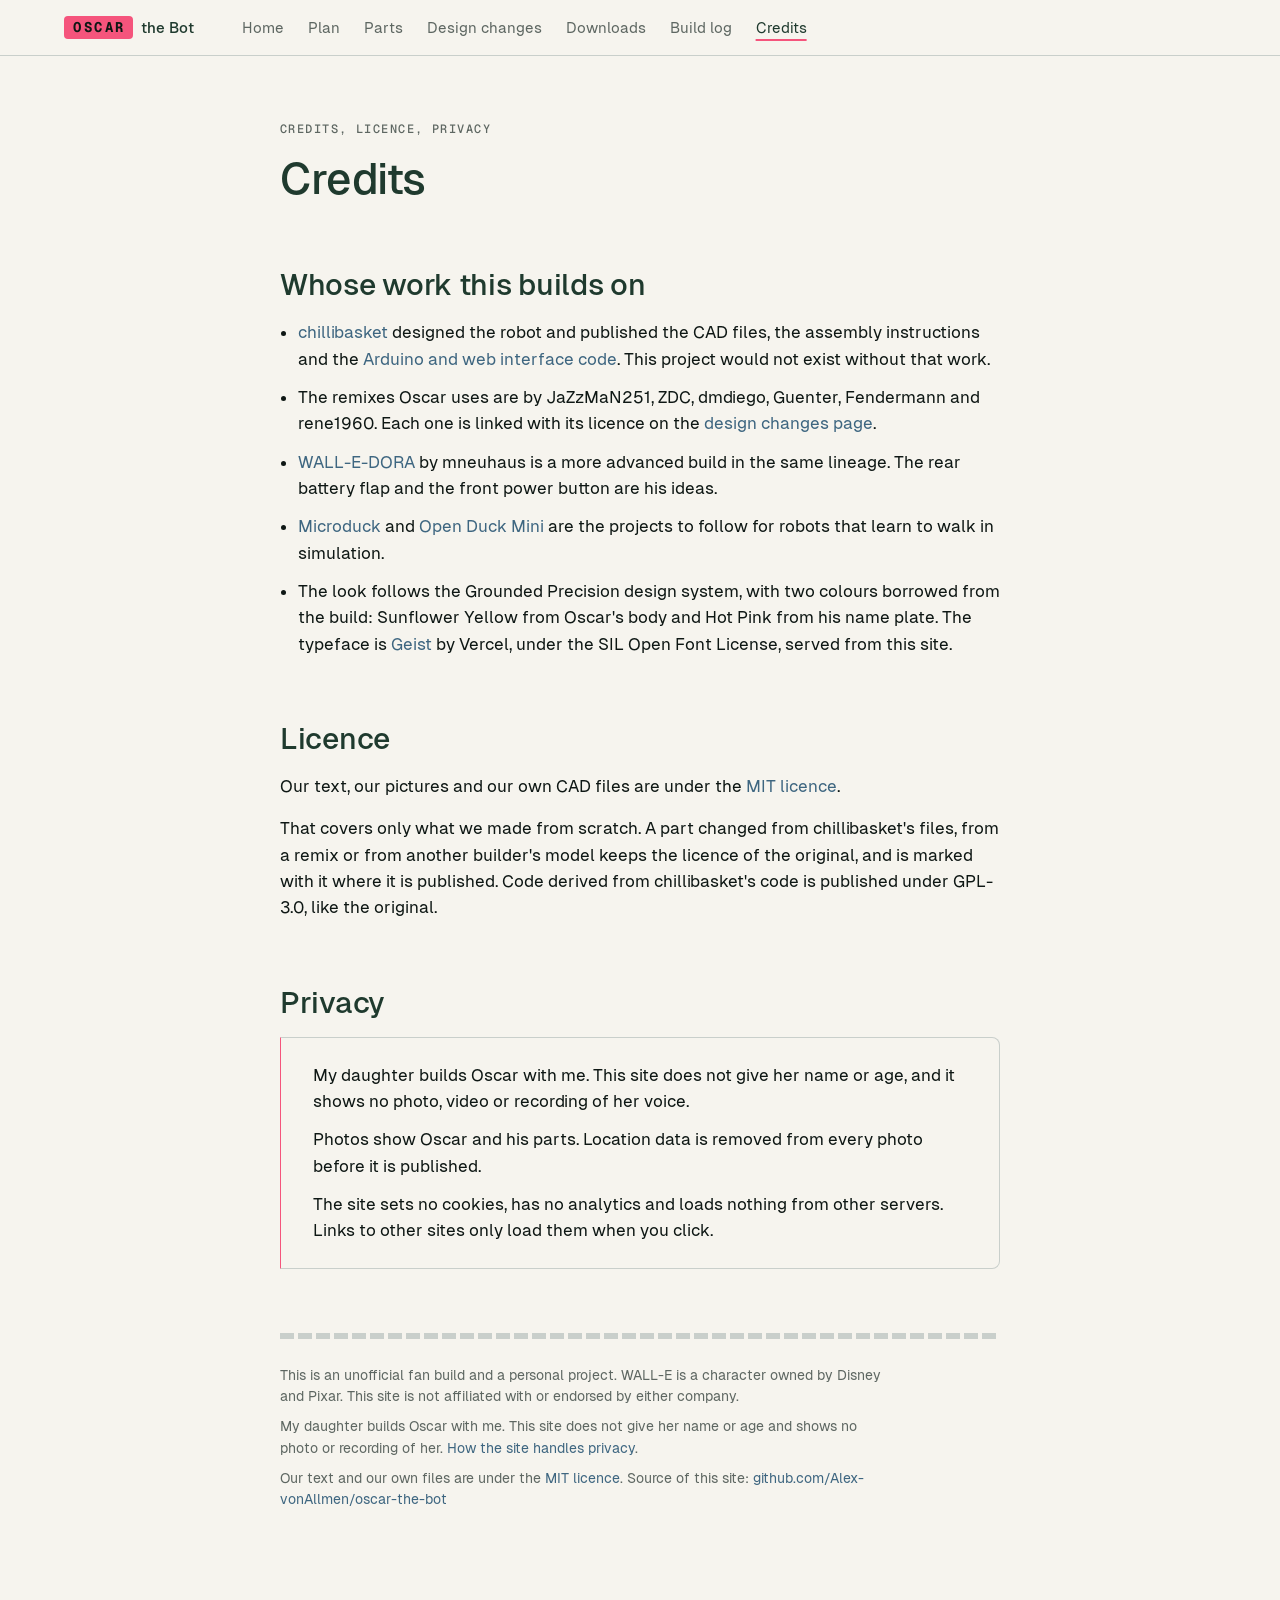
==== site/credits.html @ 3587abf3 "Multi-page site: plan, parts, design changes, downloads, build log, credits - Split the single page " ====
<!DOCTYPE html>
<html lang="en">
<head>
<meta charset="utf-8">
<meta name="viewport" content="width=device-width, initial-scale=1">
<title>Credits | Oscar the Bot</title>
<meta name="description" content="Credits, licence and privacy for the Oscar build site.">
<link rel="preload" href="assets/fonts/geist-sans-latin-400-normal.woff2" as="font" type="font/woff2" crossorigin>
<link rel="icon" href="data:,">
<link rel="stylesheet" href="assets/site.css">
</head>
<body>
<a class="skip" href="#content">Skip to content</a>
<header class="site-head">
  <div class="inner">
    <a class="site-name" href="index.html"><span class="plate">OSCAR</span> the Bot</a>
    <nav class="site-nav" aria-label="Site">
      <ul>
      <li><a href="index.html">Home</a></li>
      <li><a href="plan.html">Plan</a></li>
      <li><a href="parts.html">Parts</a></li>
      <li><a href="design.html">Design changes</a></li>
      <li><a href="downloads.html">Downloads</a></li>
      <li><a href="log.html">Build log</a></li>
      <li><a href="credits.html" aria-current="page">Credits</a></li>
      </ul>
    </nav>
  </div>
</header>
<div class="page">
<main id="content">
<header>
  <p class="eyebrow">Credits, licence, privacy</p>
  <h1>Credits</h1>
</header>

<section id="credits">
  <h2>Whose work this builds on</h2>
  <ul class="plain">
    <li><a href="https://wired.chillibasket.com/3d-printed-wall-e/">chillibasket</a> designed the robot and published the CAD files, the assembly instructions and the <a href="https://github.com/chillibasket/walle-replica">Arduino and web interface code</a>. This project would not exist without that work.</li>
    <li>The remixes Oscar uses are by JaZzMaN251, ZDC, dmdiego, Guenter, Fendermann and rene1960. Each one is linked with its licence on the <a href="design.html#remixes">design changes page</a>.</li>
    <li><a href="https://mneuhaus.github.io/wall-e-dora">WALL-E-DORA</a> by mneuhaus is a more advanced build in the same lineage. The rear battery flap and the front power button are his ideas.</li>
    <li><a href="https://pollen-robotics.com/microduck/">Microduck</a> and <a href="https://github.com/apirrone/Open_Duck_Mini">Open Duck Mini</a> are the projects to follow for robots that learn to walk in simulation.</li>
    <li>The look follows the Grounded Precision design system, with two colours borrowed from the build: Sunflower Yellow from Oscar's body and Hot Pink from his name plate. The typeface is <a href="https://vercel.com/font">Geist</a> by Vercel, under the SIL Open Font License, served from this site.</li>
  </ul>
</section>

<section id="licence">
  <h2>Licence</h2>
  <p>Our text, our pictures and our own CAD files are under the <a href="https://github.com/Alex-vonAllmen/oscar-the-bot/blob/main/LICENSE">MIT licence</a>.</p>
  <p>That covers only what we made from scratch. A part changed from chillibasket's files, from a remix or from another builder's model keeps the licence of the original, and is marked with it where it is published. Code derived from chillibasket's code is published under GPL-3.0, like the original.</p>
</section>

<section id="privacy">
  <h2>Privacy</h2>
  <div class="privacy">
    <p>My daughter builds Oscar with me. This site does not give her name or age, and it shows no photo, video or recording of her voice.</p>
    <p>Photos show Oscar and his parts. Location data is removed from every photo before it is published.</p>
    <p>The site sets no cookies, has no analytics and loads nothing from other servers. Links to other sites only load them when you click.</p>
  </div>
</section>
</main>
<footer>
  <p>This is an unofficial fan build and a personal project. WALL-E is a character owned by Disney and Pixar. This site is not affiliated with or endorsed by either company.</p>
  <p>My daughter builds Oscar with me. This site does not give her name or age and shows no photo or recording of her. <a href="credits.html#privacy">How the site handles privacy</a>.</p>
  <p>Our text and our own files are under the <a href="credits.html#licence">MIT licence</a>. Source of this site: <a href="https://github.com/Alex-vonAllmen/oscar-the-bot">github.com/Alex-vonAllmen/oscar-the-bot</a></p>
</footer>
</div>
</body>
</html>
---- site/assets/site.css ----
/* Oscar the Bot: shared styles for every page.
   Base: the Grounded Precision design system (Alpine & Ocean palette, Geist, 4px spacing,
   hairlines instead of shadows, radii 0/4/8, quiet motion).
   Wall-E touches: two filament colours from the build. Sunflower Yellow (#FEC600, Oscar's body)
   fills the charge meter and marks the mission in progress. Hot Pink (#F5547C, her name plate)
   marks the name plate and everything that is her part. Nothing else gets new hues.
   Fonts are served from this site, never from a third party. */

@font-face { font-family: "Geist"; font-style: normal; font-display: swap; font-weight: 400; src: url("fonts/geist-sans-latin-400-normal.woff2") format("woff2"); }
@font-face { font-family: "Geist"; font-style: normal; font-display: swap; font-weight: 500; src: url("fonts/geist-sans-latin-500-normal.woff2") format("woff2"); }
@font-face { font-family: "Geist"; font-style: normal; font-display: swap; font-weight: 600; src: url("fonts/geist-sans-latin-600-normal.woff2") format("woff2"); }
@font-face { font-family: "Geist Mono"; font-style: normal; font-display: swap; font-weight: 400; src: url("fonts/geist-mono-latin-400-normal.woff2") format("woff2"); }
@font-face { font-family: "Geist Mono"; font-style: normal; font-display: swap; font-weight: 500; src: url("fonts/geist-mono-latin-500-normal.woff2") format("woff2"); }
@font-face { font-family: "Geist Mono"; font-style: normal; font-display: swap; font-weight: 700; src: url("fonts/geist-mono-latin-700-normal.woff2") format("woff2"); }

:root {
  /* Grounded Precision base colours */
  --c-pine:  #1F3A2E;
  --c-ocean: #3E6680;
  --c-snow:  #F6F4EE;
  --c-ink:   #0E1714;
  --c-mist:  #C9CFCB;
  --c-stone: #8A938E;
  --c-ember: #B5532A;
  /* Filament colours from the build */
  --c-sunflower: #FEC600;
  --c-hotpink:   #F5547C;

  /* Semantic layer */
  --bg: var(--c-snow);
  --bg-alt: #EFEDE6;
  --surface: var(--c-snow);
  --sunken: #E6E3DA;
  --ink: var(--c-ink);
  --heading: var(--c-pine);
  --muted: #5E6762;            /* Stone darkened for text contrast on Snow */
  --line: var(--c-mist);
  --line-strong: var(--c-pine);
  --link: var(--c-ocean);
  --tint: rgba(31, 58, 46, 0.06);
  --pink: var(--c-hotpink);    /* fills, rules and markers */
  --pink-ink: #B8284F;         /* Hot Pink darkened for text on Snow */
  --pink-tint: rgba(245, 84, 124, 0.10);
  --sun: var(--c-sunflower);
  --on-colour: var(--c-ink);   /* text on Hot Pink and Sunflower */

  --f-sans: "Geist", ui-sans-serif, system-ui, -apple-system, "Helvetica Neue", Arial, sans-serif;
  --f-mono: "Geist Mono", ui-monospace, "SF Mono", Menlo, Consolas, monospace;

  --t-h1: clamp(34px, 3.6vw, 44px);
  --t-h2: clamp(24px, 2.4vw, 30px);
  --t-h3: 20px;
  --t-body: 17px;
  --t-small: 14px;
  --t-eyebrow: 12px;

  --s-1: 4px; --s-2: 8px; --s-3: 12px; --s-4: 16px; --s-5: 24px;
  --s-6: 32px; --s-7: 48px; --s-8: 64px; --s-9: 96px;
  --r-sm: 4px; --r-md: 8px;
  --ease: cubic-bezier(0.2, 0.6, 0.2, 1);

  color-scheme: light;
}

/* Night version: Ink and Pine surfaces, Snow text. Same idea, lights off. */
@media (prefers-color-scheme: dark) {
  :root:not([data-theme="light"]) {
    --bg: #0E1714; --bg-alt: #13201B; --surface: #13201B; --sunken: #1C2B25;
    --ink: #E9E7E0; --heading: #F6F4EE; --muted: #A3ACA7; --line: #2A3A33; --line-strong: #F6F4EE;
    --link: #8DB4CC; --tint: rgba(246, 244, 238, 0.06);
    --pink-ink: #FF8FAB; --pink-tint: rgba(245, 84, 124, 0.16);
    color-scheme: dark;
  }
}
:root[data-theme="dark"] {
  --bg: #0E1714; --bg-alt: #13201B; --surface: #13201B; --sunken: #1C2B25;
  --ink: #E9E7E0; --heading: #F6F4EE; --muted: #A3ACA7; --line: #2A3A33; --line-strong: #F6F4EE;
  --link: #8DB4CC; --tint: rgba(246, 244, 238, 0.06);
  --pink-ink: #FF8FAB; --pink-tint: rgba(245, 84, 124, 0.16);
  color-scheme: dark;
}

/* ---------- base ---------- */
* { box-sizing: border-box; }
html { scroll-behavior: smooth; }
body {
  margin: 0;
  background: var(--bg);
  color: var(--ink);
  font-family: var(--f-sans);
  font-size: var(--t-body);
  line-height: 1.55;
  -webkit-font-smoothing: antialiased;
  text-rendering: optimizeLegibility;
}
::selection { background: var(--pink); color: var(--on-colour); }
a { color: var(--link); text-decoration: none; text-underline-offset: 3px; }
a:hover, a:focus-visible { text-decoration: underline; text-decoration-thickness: 1px; }
a:focus-visible { outline: 1.5px solid var(--link); outline-offset: 3px; border-radius: 2px; }
code, .mono { font-family: var(--f-mono); font-size: 0.9em; }
code { color: var(--heading); background: var(--tint); padding: 1px 6px; border-radius: var(--r-sm); }

h1, h2, h3 { color: var(--heading); font-weight: 500; text-wrap: balance; margin: 0; }
h1 { font-size: var(--t-h1); line-height: 1.1; letter-spacing: -0.01em; }
h2 { font-size: var(--t-h2); line-height: 1.2; letter-spacing: -0.01em; }
h3 { font-size: var(--t-h3); line-height: 1.3; }
p { margin: 0; max-width: 68ch; text-wrap: pretty; }
.eyebrow {
  font-family: var(--f-mono);
  font-size: var(--t-eyebrow);
  font-weight: 500;
  letter-spacing: 0.12em;
  text-transform: uppercase;
  color: var(--muted);
  margin: 0 0 var(--s-4);
}
.lede { font-size: 19px; line-height: 1.55; margin-top: var(--s-5); color: var(--ink); }
section { display: flex; flex-direction: column; gap: var(--s-4); scroll-margin-top: var(--s-5); }

/* ---------- site header ---------- */
.site-head { border-bottom: 1px solid var(--line); }
.site-head .inner {
  max-width: 1200px; margin: 0 auto; padding: var(--s-4) var(--s-5);
  display: flex; flex-wrap: wrap; align-items: center; gap: var(--s-3) var(--s-7);
}
.site-name {
  display: inline-flex; align-items: center; gap: var(--s-2);
  color: var(--heading); font-weight: 500; font-size: 15px;
}
.site-name:hover { text-decoration: none; }
/* The name plate: Hot Pink, like the one she prints in mission 1. */
.plate {
  display: inline-block;
  background: var(--pink);
  color: var(--on-colour);
  font-family: var(--f-mono);
  font-weight: 700;
  font-size: 14px;
  letter-spacing: 0.18em;
  padding: 3px 7px 3px 9px;
  border-radius: var(--r-sm);
  line-height: 1.2;
}
.site-nav ul { list-style: none; margin: 0; padding: 0; display: flex; flex-wrap: wrap; gap: var(--s-1) var(--s-5); font-size: 15px; }
.site-nav a { color: var(--muted); padding: 2px 0; }
.site-nav a:hover { color: var(--heading); }
.site-nav a[aria-current="page"] { color: var(--heading); text-decoration: underline; text-decoration-color: var(--pink); text-decoration-thickness: 1.5px; text-underline-offset: 6px; }
.skip { position: absolute; left: -999px; }
.skip:focus { left: var(--s-4); top: var(--s-2); background: var(--surface); padding: var(--s-2) var(--s-3); z-index: 10; border: 1px solid var(--line); }

/* ---------- layouts ---------- */
.page { max-width: 768px; margin: 0 auto; padding: 0 var(--s-5) var(--s-9); }
.shell {
  display: grid;
  grid-template-columns: 12.5rem minmax(0, 720px);
  gap: var(--s-8);
  max-width: 1200px;
  margin: 0 auto;
  padding: 0 var(--s-5) var(--s-9);
  justify-content: center;
}
main { padding-top: var(--s-8); display: flex; flex-direction: column; gap: var(--s-8); }
.index { position: sticky; top: 0; align-self: start; padding-top: var(--s-8); font-size: var(--t-small); }
.index .name { font-family: var(--f-mono); font-size: var(--t-eyebrow); letter-spacing: 0.12em; text-transform: uppercase; color: var(--muted); margin: 0 0 var(--s-3); }
.index ol { list-style: none; margin: 0; padding: 0; display: flex; flex-direction: column; gap: var(--s-2); border-left: 1px solid var(--line); }
.index a { display: block; padding-left: var(--s-4); color: var(--muted); }
.index a:hover { color: var(--heading); }

/* ---------- status strip and charge meter ---------- */
.status {
  display: grid;
  grid-template-columns: repeat(3, minmax(0, 1fr));
  margin: var(--s-6) 0 0;
  border: 1px solid var(--line);
  border-radius: var(--r-md);
}
.status div { padding: var(--s-4) var(--s-5); border-left: 1px solid var(--line); }
.status div:first-child { border-left: 0; }
.status dt { font-family: var(--f-mono); font-size: var(--t-eyebrow); letter-spacing: 0.12em; text-transform: uppercase; color: var(--muted); }
.status dd { margin: var(--s-1) 0 0; font-weight: 500; color: var(--heading); font-variant-numeric: tabular-nums; }

/* Mission progress drawn like a solar charge gauge: one cell per mission, 0 to 13. */
.charge { margin-top: var(--s-5); display: grid; grid-template-columns: auto minmax(0, 1fr) auto; align-items: center; gap: var(--s-4); }
.charge .label, .charge .count { font-family: var(--f-mono); font-size: var(--t-eyebrow); letter-spacing: 0.12em; text-transform: uppercase; color: var(--muted); white-space: nowrap; }
.charge ol { list-style: none; margin: 0; padding: 3px; display: grid; grid-template-columns: repeat(14, minmax(0, 1fr)); gap: 3px; border: 1px solid var(--line-strong); border-radius: var(--r-sm); }
.charge li { height: 14px; background: var(--sunken); border-radius: 1px; }
.charge li.on { background: var(--sun); }
.charge li.now { background: repeating-linear-gradient(135deg, var(--sun) 0 4px, var(--sunken) 4px 8px); }

/* ---------- design rules list ---------- */
.rules { list-style: none; margin: 0; padding: 0; display: flex; flex-direction: column; gap: var(--s-4); counter-reset: rule; }
.rules li { display: grid; grid-template-columns: 2.5rem minmax(0, 1fr); gap: var(--s-2); max-width: 68ch; }
.rules li::before { counter-increment: rule; content: "0" counter(rule); font-family: var(--f-mono); font-size: 13px; color: var(--muted); padding-top: 3px; }
.rules strong { font-weight: 600; color: var(--heading); }

/* ---------- aside ---------- */
.aside {
  border: 1px solid var(--line);
  border-radius: var(--r-md);
  background: var(--bg-alt);
  padding: var(--s-5) var(--s-6);
  display: flex; flex-direction: column; gap: var(--s-3);
}
.aside h3 { font-size: 17px; font-weight: 600; }

/* ---------- architecture ---------- */
.arch-scroll { overflow-x: auto; }
.arch { display: grid; grid-template-columns: minmax(0, 1fr) auto minmax(0, 1fr) auto minmax(0, 1fr); align-items: stretch; gap: var(--s-2); }
.node { border: 1px solid var(--line); border-radius: var(--r-md); padding: var(--s-4) var(--s-4) var(--s-5); display: flex; flex-direction: column; gap: var(--s-2); }
.node .where { font-family: var(--f-mono); font-size: 11px; letter-spacing: 0.12em; text-transform: uppercase; color: var(--muted); }
.node h3 { font-size: 17px; font-weight: 600; }
.node ul { margin: 0; padding-left: 1.05rem; font-size: 15px; line-height: 1.45; display: flex; flex-direction: column; gap: 3px; }
.wire { align-self: center; text-align: center; font-family: var(--f-mono); font-size: 11px; line-height: 1.4; color: var(--muted); }
.wire .arrow { display: block; font-size: 18px; color: var(--link); line-height: 1; }
.power { font-size: var(--t-small); color: var(--muted); }

/* ---------- missions ---------- */
.phases { list-style: none; margin: 0; padding: 0; display: flex; flex-direction: column; }
.phase { display: grid; grid-template-columns: 3.5rem minmax(0, 1fr); gap: 0 var(--s-4); padding: var(--s-6) 0; border-top: 1px solid var(--line); }
.phase:last-child { border-bottom: 1px solid var(--line); }
.phase .num { font-family: var(--f-mono); font-weight: 500; font-size: 28px; line-height: 1.1; color: var(--muted); font-variant-numeric: tabular-nums; }
.phase .body { display: flex; flex-direction: column; gap: var(--s-3); }
.phase .head { display: flex; flex-wrap: wrap; align-items: baseline; gap: var(--s-2) var(--s-3); }
.phase .when { font-family: var(--f-mono); font-size: 13px; color: var(--muted); }
.pill {
  font-family: var(--f-mono); font-size: 11px; letter-spacing: 0.1em; text-transform: uppercase;
  padding: 2px 7px; border-radius: var(--r-sm); border: 1px solid var(--line); color: var(--muted); white-space: nowrap;
}
.pill.now { background: var(--sun); border-color: var(--sun); color: var(--on-colour); }
.pill.done { background: var(--tint); border-color: var(--line-strong); color: var(--heading); }
.phase ul { margin: 0; padding-left: 1.1rem; display: flex; flex-direction: column; gap: var(--s-1); max-width: 68ch; }
.track { display: grid; grid-template-columns: 6.5rem minmax(0, 1fr); gap: var(--s-2) var(--s-4); max-width: 68ch; margin: 0; }
.track dt { font-family: var(--f-mono); font-size: 11px; letter-spacing: 0.1em; text-transform: uppercase; color: var(--muted); padding-top: 5px; }
.track dd { margin: 0; }
/* Her part: the pink thread through the plan. */
.track dt:has(+ dd.hers) { color: var(--pink-ink); }
.track dd.hers { background: var(--pink-tint); border-left: 1.5px solid var(--pink); padding: var(--s-2) var(--s-3); border-radius: 0 var(--r-sm) var(--r-sm) 0; }

/* ---------- tables ---------- */
.table-scroll { overflow-x: auto; border: 1px solid var(--line); border-radius: var(--r-md); }
table { border-collapse: collapse; width: 100%; min-width: 34rem; font-size: 15px; }
th, td { text-align: left; padding: var(--s-3) var(--s-4); border-top: 1px solid var(--line); vertical-align: top; }
thead th { border-top: 0; font-family: var(--f-mono); font-size: 11px; letter-spacing: 0.1em; text-transform: uppercase; color: var(--muted); font-weight: 500; }
tbody th[scope="rowgroup"] { background: var(--bg-alt); color: var(--heading); font-weight: 600; font-size: 15px; }
td.qty, td.chf { font-variant-numeric: tabular-nums; white-space: nowrap; }
td.chf { text-align: right; font-family: var(--f-mono); font-size: 14px; }
table.parts { min-width: 42rem; }
.src { display: block; color: var(--muted); font-size: 13px; margin-top: 2px; }
.status.budget { margin-top: 0; }
.note { font-size: var(--t-small); color: var(--muted); }

.stack { display: grid; grid-template-columns: 9.5rem minmax(0, 1fr); margin: 0; border-top: 1px solid var(--line); }
.stack dt, .stack dd { padding: var(--s-4) 0; border-bottom: 1px solid var(--line); margin: 0; }
.stack dt { font-weight: 600; color: var(--heading); padding-right: var(--s-4); }
.stack dd { display: flex; flex-direction: column; gap: var(--s-2); }

.plain { margin: 0; padding-left: 1.1rem; display: flex; flex-direction: column; gap: var(--s-3); max-width: 68ch; }
.plain strong { font-weight: 600; color: var(--heading); }

/* ---------- home cards: hairline thickens on hover, no lift ---------- */
.cards { list-style: none; margin: 0; padding: 0; display: grid; grid-template-columns: repeat(2, minmax(0, 1fr)); gap: var(--s-4); }
.cards a {
  display: flex; flex-direction: column; gap: var(--s-1); height: 100%;
  border: 1px solid var(--line); border-radius: var(--r-md);
  padding: var(--s-5); color: var(--ink);
  transition: box-shadow 120ms var(--ease);
}
.cards a:hover { text-decoration: none; box-shadow: inset 0 0 0 0.5px var(--line); }
.cards a:hover strong { text-decoration: underline; text-decoration-thickness: 1px; text-underline-offset: 3px; }
.cards strong { font-weight: 500; font-size: 17px; color: var(--heading); }
.cards span { font-size: var(--t-small); color: var(--muted); }

/* ---------- build log ---------- */
.entries { display: flex; flex-direction: column; gap: var(--s-7); }
article.entry { display: grid; grid-template-columns: 7rem minmax(0, 1fr); gap: var(--s-1) var(--s-4); scroll-margin-top: var(--s-5); }
article.entry > time { font-family: var(--f-mono); font-size: 13px; color: var(--muted); padding-top: 3px; white-space: nowrap; }
article.entry > .body { display: flex; flex-direction: column; gap: var(--s-3); }
article.entry h3 { font-size: 19px; }
article.entry h3 a { color: inherit; }
figure { margin: 0; display: flex; flex-direction: column; gap: var(--s-2); }
figure img { display: block; max-width: 100%; height: auto; border: 1px solid var(--line); border-radius: var(--r-sm); background: #fff; }
figcaption { font-size: 13px; color: var(--muted); }
.gallery { display: grid; grid-template-columns: repeat(auto-fill, minmax(11rem, 1fr)); gap: var(--s-2); }

/* ---------- downloads ---------- */
.files { list-style: none; margin: 0; padding: 0; border-top: 1px solid var(--line); }
.files li { display: grid; grid-template-columns: minmax(0, 1fr) auto; gap: var(--s-1) var(--s-4); padding: var(--s-4) 0; border-bottom: 1px solid var(--line); }
.files .meta { font-family: var(--f-mono); font-size: 13px; color: var(--muted); white-space: nowrap; }
.files .desc { grid-column: 1 / -1; font-size: var(--t-small); color: var(--muted); }

/* ---------- privacy box ---------- */
.privacy { border: 1px solid var(--line); border-left: 1.5px solid var(--pink); border-radius: 0 var(--r-md) var(--r-md) 0; padding: var(--s-5) var(--s-6); display: flex; flex-direction: column; gap: var(--s-3); }

/* ---------- footer: a tread line, then the small print ---------- */
footer { padding-top: var(--s-6); font-size: var(--t-small); color: var(--muted); display: flex; flex-direction: column; gap: var(--s-2); position: relative; }
footer::before {
  content: ""; position: absolute; top: 0; left: 0; right: 0; height: 6px;
  background: repeating-linear-gradient(90deg, var(--line) 0 14px, transparent 14px 18px);
}
.page footer { margin-top: var(--s-8); }

@media (prefers-reduced-motion: reduce) {
  html { scroll-behavior: auto; }
  *, *::before, *::after { transition-duration: 0.01ms !important; }
}
@media (max-width: 900px) {
  .shell { grid-template-columns: minmax(0, 1fr); gap: 0; }
  .index { position: static; padding-top: var(--s-6); }
  .index ol { flex-direction: row; flex-wrap: wrap; gap: var(--s-2) var(--s-4); border-left: 0; }
  .index a { padding-left: 0; }
  main { padding-top: var(--s-6); gap: var(--s-7); }
  .arch { grid-template-columns: minmax(0, 1fr); }
  .wire { padding: var(--s-1) 0; }
  .wire .arrow { transform: rotate(90deg); }
}
@media (max-width: 560px) {
  body { font-size: 16px; }
  .site-head .inner { padding: var(--s-3) var(--s-4); gap: var(--s-2) var(--s-4); }
  .page, .shell { padding-left: var(--s-4); padding-right: var(--s-4); }
  .status { grid-template-columns: minmax(0, 1fr); }
  .status div { border-left: 0; border-top: 1px solid var(--line); }
  .status div:first-child { border-top: 0; }
  .charge { grid-template-columns: minmax(0, 1fr); gap: var(--s-2); }
  .phase { grid-template-columns: minmax(0, 1fr); gap: var(--s-2); }
  .track, .stack, article.entry, .files li { grid-template-columns: minmax(0, 1fr); }
  .stack dt { border-bottom: 0; padding-bottom: 0; }
  .cards { grid-template-columns: minmax(0, 1fr); }
  .aside, .privacy { padding: var(--s-4) var(--s-5); }
}
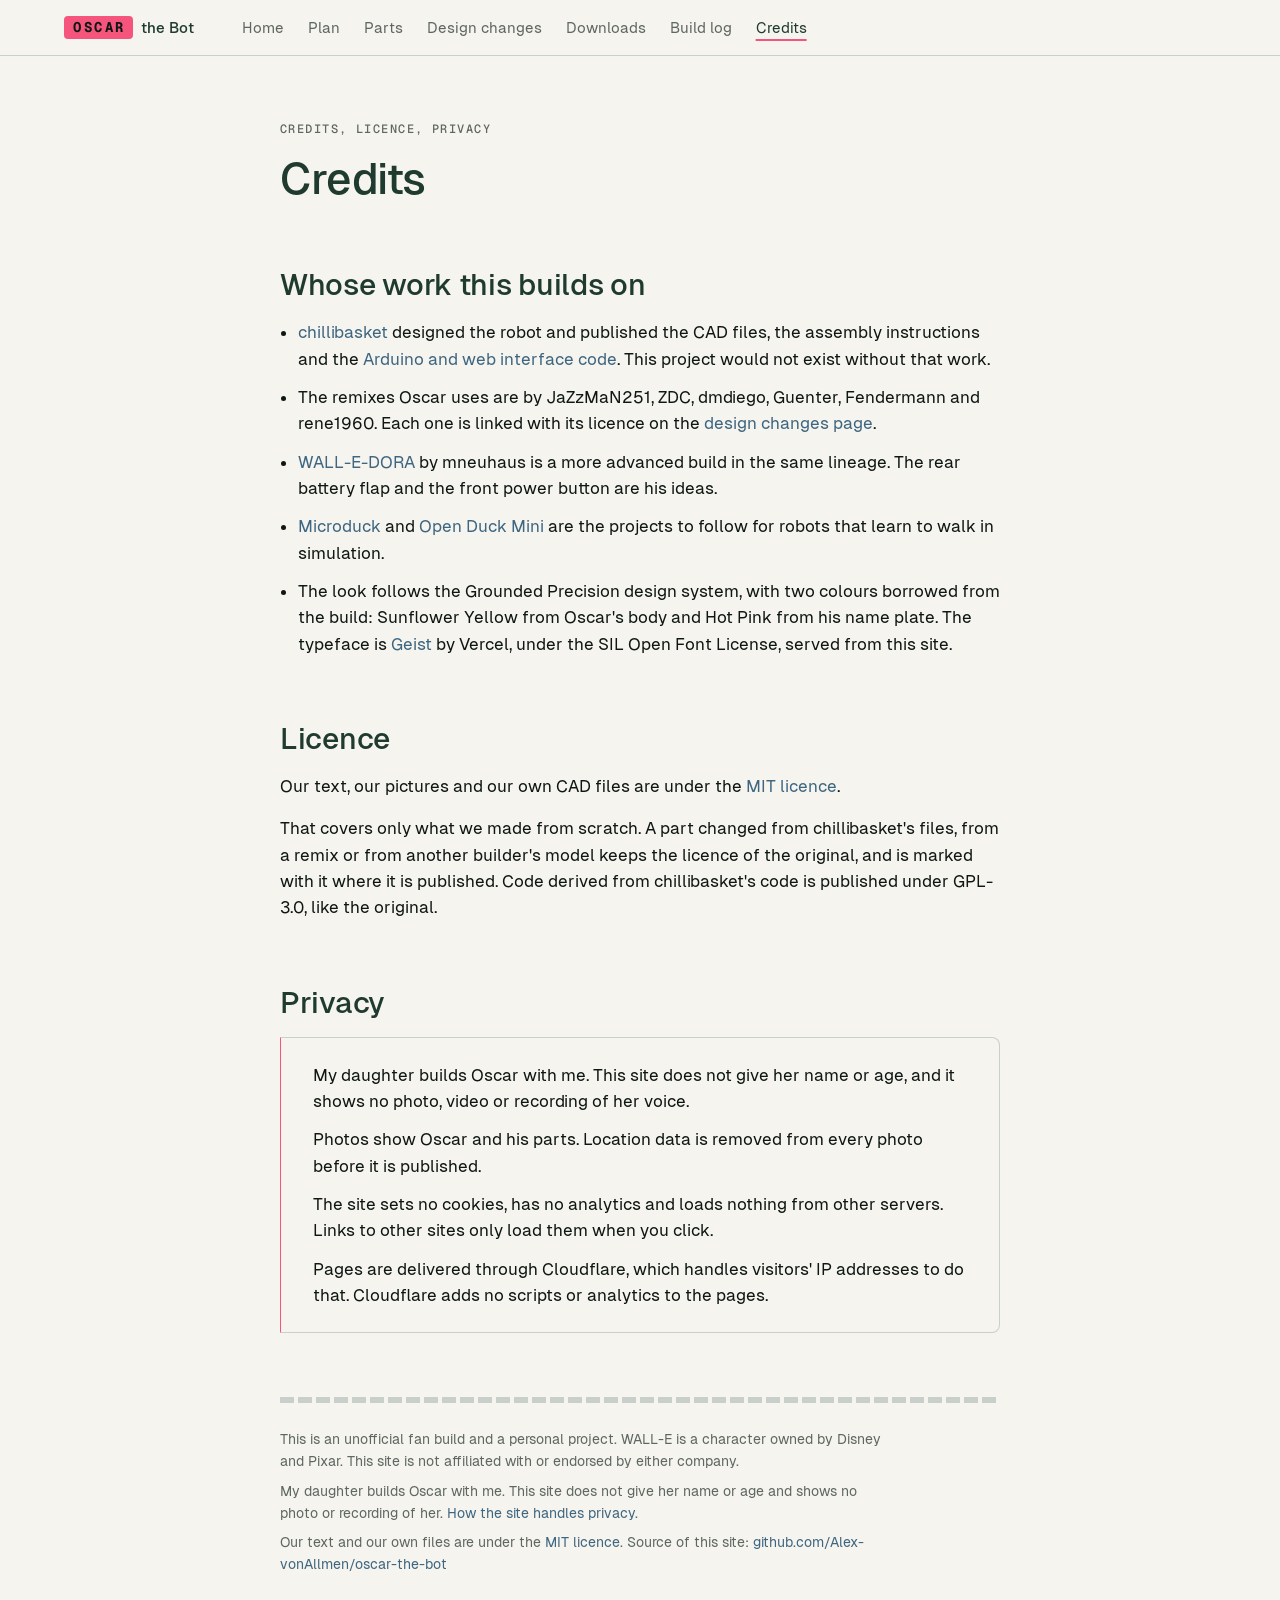
==== commit 7a0d3c3c: "Privacy note for Cloudflare delivery; record DNS setup in deploy notes Co-Authored-By: Claude Opus 5" ====
--- a/site/credits.html
+++ b/site/credits.html
@@ -57,6 +57,7 @@
     <p>My daughter builds Oscar with me. This site does not give her name or age, and it shows no photo, video or recording of her voice.</p>
     <p>Photos show Oscar and his parts. Location data is removed from every photo before it is published.</p>
     <p>The site sets no cookies, has no analytics and loads nothing from other servers. Links to other sites only load them when you click.</p>
+    <p>Pages are delivered through Cloudflare, which handles visitors' IP addresses to do that. Cloudflare adds no scripts or analytics to the pages.</p>
   </div>
 </section>
 </main>
